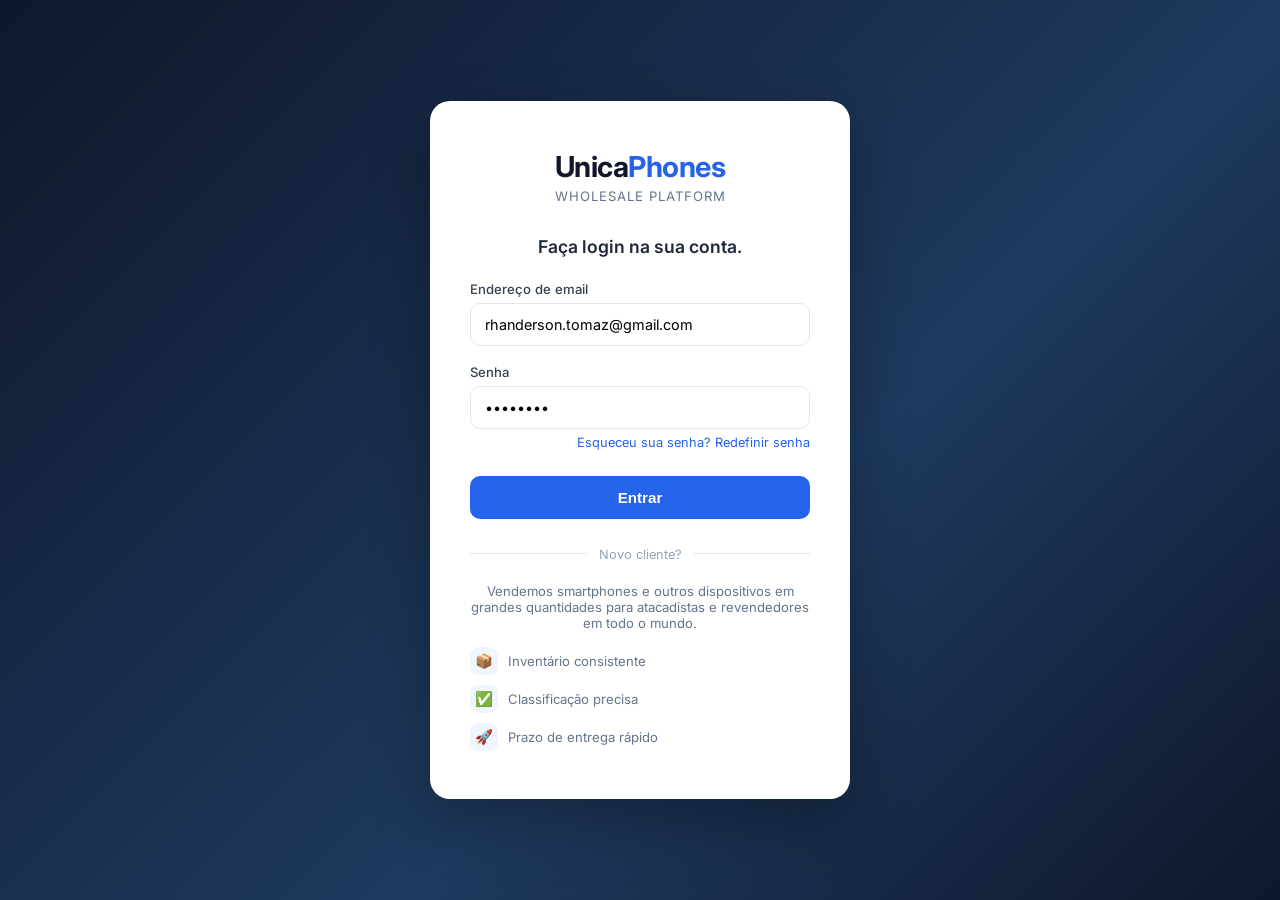
==== preview.html @ 77424e93 "Adicionar preview completo do sistema clone UnicaPhones https://claude.ai/code/session_014NR646UzQnt" ====
<!DOCTYPE html>
<html lang="pt-BR">
<head>
<meta charset="UTF-8"/>
<meta name="viewport" content="width=device-width, initial-scale=1.0"/>
<title>UnicaPhones — Preview</title>
<link href="https://fonts.googleapis.com/css2?family=Inter:wght@300;400;500;600;700&display=swap" rel="stylesheet"/>
<style>
*{margin:0;padding:0;box-sizing:border-box}
body{font-family:'Inter',sans-serif;background:#f4f6f9;color:#1a1a2e}

/* ======= TELAS ======= */
.screen{display:none;min-height:100vh}
.screen.active{display:flex}

/* ======= LOGIN ======= */
#loginScreen{background:linear-gradient(135deg,#0f172a 0%,#1e3a5f 60%,#0f172a 100%);align-items:center;justify-content:center;padding:20px}
.login-box{background:white;border-radius:20px;padding:48px 40px;width:100%;max-width:420px;box-shadow:0 24px 60px rgba(0,0,0,0.3)}
.login-logo{text-align:center;margin-bottom:32px}
.login-logo .logo-text{font-size:1.8rem;font-weight:700;color:#0f172a;letter-spacing:-0.5px}
.login-logo .logo-text span{color:#2563eb}
.login-logo p{font-size:0.82rem;color:#64748b;margin-top:4px;letter-spacing:1px;text-transform:uppercase}
.login-title{font-size:1.1rem;font-weight:600;color:#1e293b;margin-bottom:24px;text-align:center}
.form-group{margin-bottom:18px}
.form-group label{display:block;font-size:0.82rem;font-weight:500;color:#374151;margin-bottom:6px}
.form-group input{width:100%;padding:12px 14px;border:1.5px solid #e2e8f0;border-radius:10px;font-size:0.9rem;font-family:'Inter',sans-serif;outline:none;transition:border-color 0.2s}
.form-group input:focus{border-color:#2563eb}
.forgot-link{display:block;text-align:right;font-size:0.8rem;color:#2563eb;text-decoration:none;margin-top:6px;cursor:pointer}
.btn-login{width:100%;padding:13px;background:#2563eb;color:white;border:none;border-radius:10px;font-size:0.95rem;font-weight:600;cursor:pointer;margin-top:8px;transition:background 0.2s}
.btn-login:hover{background:#1d4ed8}
.login-divider{text-align:center;margin:24px 0 20px;position:relative}
.login-divider::before{content:'';position:absolute;top:50%;left:0;right:0;height:1px;background:#e2e8f0}
.login-divider span{background:white;padding:0 12px;font-size:0.8rem;color:#94a3b8;position:relative}
.login-features{display:flex;flex-direction:column;gap:10px}
.feature-item{display:flex;align-items:center;gap:10px;font-size:0.82rem;color:#64748b}
.feature-icon{width:28px;height:28px;background:#eff6ff;border-radius:8px;display:flex;align-items:center;justify-content:center;font-size:0.9rem;flex-shrink:0}
.new-customer{margin-top:20px;padding:16px;background:#f8fafc;border-radius:10px;border:1px solid #e2e8f0}
.new-customer p{font-size:0.78rem;color:#64748b;line-height:1.5}

/* ======= APP LAYOUT ======= */
#appScreen{flex-direction:column}
.app-header{background:#0f172a;color:white;padding:0 24px;height:60px;display:flex;align-items:center;justify-content:space-between;position:sticky;top:0;z-index:100}
.app-header .logo{font-size:1.2rem;font-weight:700;letter-spacing:-0.5px}
.app-header .logo span{color:#2563eb}
.app-nav{display:flex;gap:4px;margin-left:32px}
.nav-item{padding:6px 14px;border-radius:8px;font-size:0.82rem;color:#94a3b8;cursor:pointer;transition:all 0.2s;white-space:nowrap}
.nav-item:hover,.nav-item.active{background:#1e293b;color:white}
.header-right{display:flex;align-items:center;gap:16px}
.header-right .cart-badge{background:#2563eb;color:white;padding:6px 14px;border-radius:20px;font-size:0.8rem;font-weight:600;cursor:pointer;display:flex;align-items:center;gap:6px}
.header-right .user-info{font-size:0.8rem;color:#94a3b8}
.app-body{flex:1;display:flex}

/* ======= SIDEBAR ======= */
.sidebar{width:260px;background:white;border-right:1px solid #e2e8f0;padding:20px 16px;overflow-y:auto;flex-shrink:0}
.sidebar-section{margin-bottom:24px}
.sidebar-title{font-size:0.7rem;font-weight:600;color:#94a3b8;text-transform:uppercase;letter-spacing:0.8px;margin-bottom:10px}
.filter-group{margin-bottom:14px}
.filter-group label{display:block;font-size:0.8rem;font-weight:500;color:#374151;margin-bottom:6px}
.filter-group select,.filter-group input{width:100%;padding:8px 10px;border:1.5px solid #e2e8f0;border-radius:8px;font-size:0.82rem;font-family:'Inter',sans-serif;outline:none;background:white}
.filter-group select:focus,.filter-group input:focus{border-color:#2563eb}
.checkbox-list{display:flex;flex-direction:column;gap:6px}
.checkbox-item{display:flex;align-items:center;gap:8px;font-size:0.82rem;color:#374151;cursor:pointer}
.checkbox-item input{width:14px;height:14px;accent-color:#2563eb}
.btn-apply{width:100%;padding:9px;background:#2563eb;color:white;border:none;border-radius:8px;font-size:0.82rem;font-weight:600;cursor:pointer}
.btn-reset{width:100%;padding:9px;background:none;border:1.5px solid #e2e8f0;border-radius:8px;font-size:0.82rem;color:#64748b;cursor:pointer;margin-top:6px}

/* ======= MAIN CONTENT ======= */
.main-content{flex:1;padding:24px;overflow-y:auto}
.page-header{display:flex;align-items:center;justify-content:space-between;margin-bottom:20px}
.page-header h1{font-size:1.2rem;font-weight:700;color:#0f172a}
.page-header p{font-size:0.82rem;color:#64748b;margin-top:2px}
.view-toggle{display:flex;border:1.5px solid #e2e8f0;border-radius:8px;overflow:hidden}
.view-btn{padding:7px 12px;background:none;border:none;cursor:pointer;font-size:0.9rem;color:#94a3b8;transition:all 0.2s}
.view-btn.active{background:#2563eb;color:white}
.stats-bar{display:flex;gap:12px;margin-bottom:20px;flex-wrap:wrap}
.stat-card{background:white;border-radius:12px;padding:14px 18px;flex:1;min-width:140px;border:1px solid #e2e8f0}
.stat-card .stat-val{font-size:1.4rem;font-weight:700;color:#0f172a}
.stat-card .stat-label{font-size:0.75rem;color:#64748b;margin-top:2px}
.stat-card .stat-badge{display:inline-block;padding:2px 8px;border-radius:12px;font-size:0.7rem;font-weight:600;margin-top:4px}
.stat-badge.green{background:#dcfce7;color:#16a34a}
.stat-badge.blue{background:#dbeafe;color:#1d4ed8}
.stat-badge.orange{background:#ffedd5;color:#c2410c}

/* ======= TABELA ======= */
.table-wrapper{background:white;border-radius:16px;border:1px solid #e2e8f0;overflow:hidden}
.table-toolbar{padding:14px 20px;display:flex;align-items:center;justify-content:space-between;border-bottom:1px solid #f1f5f9;gap:12px;flex-wrap:wrap}
.search-input{padding:8px 12px 8px 36px;border:1.5px solid #e2e8f0;border-radius:8px;font-size:0.82rem;outline:none;width:220px;background:white url("data:image/svg+xml,%3Csvg xmlns='http://www.w3.org/2000/svg' width='14' height='14' viewBox='0 0 24 24' fill='none' stroke='%2394a3b8' stroke-width='2'%3E%3Ccircle cx='11' cy='11' r='8'/%3E%3Cpath d='m21 21-4.35-4.35'/%3E%3C/svg%3E") no-repeat 10px center}
.search-input:focus{border-color:#2563eb}
.table-actions{display:flex;gap:8px}
table{width:100%;border-collapse:collapse}
thead tr{background:#f8fafc}
th{padding:11px 16px;text-align:left;font-size:0.72rem;font-weight:600;color:#64748b;text-transform:uppercase;letter-spacing:0.5px;border-bottom:1px solid #e2e8f0}
td{padding:13px 16px;font-size:0.85rem;color:#374151;border-bottom:1px solid #f1f5f9}
tr:last-child td{border-bottom:none}
tr:hover td{background:#f8fafc}
.badge{display:inline-flex;align-items:center;padding:3px 10px;border-radius:20px;font-size:0.72rem;font-weight:600}
.badge-green{background:#dcfce7;color:#16a34a}
.badge-blue{background:#dbeafe;color:#1d4ed8}
.badge-orange{background:#ffedd5;color:#c2410c}
.badge-red{background:#fee2e2;color:#dc2626}
.badge-gray{background:#f1f5f9;color:#64748b}
.btn-add-table{padding:6px 14px;background:#2563eb;color:white;border:none;border-radius:7px;font-size:0.78rem;font-weight:600;cursor:pointer;white-space:nowrap}
.btn-add-table:hover{background:#1d4ed8}
.btn-add-table:disabled{background:#e2e8f0;color:#94a3b8;cursor:not-allowed}
.product-cell{display:flex;align-items:center;gap:10px}
.product-icon{width:36px;height:36px;background:linear-gradient(135deg,#eff6ff,#dbeafe);border-radius:8px;display:flex;align-items:center;justify-content:center;font-size:1.1rem;flex-shrink:0}
.product-name{font-weight:600;color:#0f172a;font-size:0.88rem}
.product-sku{font-size:0.72rem;color:#94a3b8}
.price{font-weight:700;color:#0f172a}
.pagination{padding:14px 20px;display:flex;align-items:center;justify-content:space-between;border-top:1px solid #f1f5f9}
.pagination span{font-size:0.8rem;color:#64748b}
.page-btns{display:flex;gap:4px}
.page-btn{width:30px;height:30px;border-radius:6px;border:1.5px solid #e2e8f0;background:white;font-size:0.8rem;cursor:pointer;display:flex;align-items:center;justify-content:center}
.page-btn.active{background:#2563eb;color:white;border-color:#2563eb}

/* ======= CARRINHO MODAL ======= */
.modal-overlay{position:fixed;inset:0;background:rgba(0,0,0,0.5);z-index:300;display:none;align-items:center;justify-content:center}
.modal-overlay.open{display:flex}
.cart-modal{background:white;border-radius:20px;width:100%;max-width:500px;max-height:85vh;display:flex;flex-direction:column;overflow:hidden;margin:20px}
.cart-header{padding:20px 24px;border-bottom:1px solid #f1f5f9;display:flex;align-items:center;justify-content:space-between}
.cart-header h2{font-size:1.1rem;font-weight:700}
.close-btn{background:none;border:none;font-size:1.2rem;cursor:pointer;color:#64748b;width:32px;height:32px;border-radius:8px;display:flex;align-items:center;justify-content:center}
.close-btn:hover{background:#f1f5f9}
.cart-items{flex:1;overflow-y:auto;padding:16px 24px}
.cart-item{display:flex;align-items:center;gap:12px;padding:12px 0;border-bottom:1px solid #f1f5f9}
.cart-item:last-child{border-bottom:none}
.cart-item-info{flex:1}
.cart-item-name{font-weight:600;font-size:0.9rem}
.cart-item-details{font-size:0.78rem;color:#64748b;margin-top:2px}
.cart-item-qty{display:flex;align-items:center;gap:8px}
.qty-btn{width:26px;height:26px;border-radius:6px;border:1.5px solid #e2e8f0;background:white;cursor:pointer;font-size:0.9rem;display:flex;align-items:center;justify-content:center}
.qty-val{font-weight:600;font-size:0.88rem;min-width:24px;text-align:center}
.cart-item-price{font-weight:700;font-size:0.9rem;color:#0f172a;min-width:80px;text-align:right}
.cart-footer{padding:16px 24px;border-top:1px solid #f1f5f9}
.cart-summary{margin-bottom:16px}
.cart-row{display:flex;justify-content:space-between;font-size:0.85rem;margin-bottom:6px;color:#64748b}
.cart-row.total{font-weight:700;font-size:1rem;color:#0f172a;margin-top:10px;padding-top:10px;border-top:1px solid #f1f5f9}
.btn-whatsapp{width:100%;padding:13px;background:#25d366;color:white;border:none;border-radius:10px;font-size:0.95rem;font-weight:700;cursor:pointer;display:flex;align-items:center;justify-content:center;gap:8px}
.btn-whatsapp:hover{background:#1ebe5a}
.empty-cart{text-align:center;padding:40px 0;color:#94a3b8}

/* ======= RESET SENHA ======= */
#resetScreen{background:linear-gradient(135deg,#0f172a 0%,#1e3a5f 60%,#0f172a 100%);align-items:center;justify-content:center;padding:20px}

/* ======= RESPONSIVO ======= */
@media(max-width:768px){
  .sidebar{display:none}
  .app-nav{display:none}
  .stats-bar .stat-card{min-width:120px}
  th:nth-child(4),td:nth-child(4),th:nth-child(5),td:nth-child(5){display:none}
}
</style>
</head>
<body>

<!-- ======================== LOGIN ======================== -->
<div id="loginScreen" class="screen active">
  <div class="login-box">
    <div class="login-logo">
      <div class="logo-text">Unica<span>Phones</span></div>
      <p>Wholesale Platform</p>
    </div>
    <p class="login-title">Faça login na sua conta.</p>
    <div class="form-group">
      <label>Endereço de email</label>
      <input type="email" id="emailInput" value="rhanderson.tomaz@gmail.com" placeholder="seu@email.com"/>
    </div>
    <div class="form-group">
      <label>Senha</label>
      <input type="password" id="passInput" value="senha123" placeholder="••••••••"/>
      <span class="forgot-link" onclick="goTo('resetScreen')">Esqueceu sua senha? Redefinir senha</span>
    </div>
    <button class="btn-login" onclick="doLogin()">Entrar</button>
    <div class="login-divider"><span>Novo cliente?</span></div>
    <p style="font-size:0.82rem;color:#64748b;text-align:center;margin-bottom:16px">Vendemos smartphones e outros dispositivos em grandes quantidades para atacadistas e revendedores em todo o mundo.</p>
    <div class="login-features">
      <div class="feature-item"><div class="feature-icon">📦</div><span>Inventário consistente</span></div>
      <div class="feature-item"><div class="feature-icon">✅</div><span>Classificação precisa</span></div>
      <div class="feature-item"><div class="feature-icon">🚀</div><span>Prazo de entrega rápido</span></div>
    </div>
  </div>
</div>

<!-- ======================== RESET SENHA ======================== -->
<div id="resetScreen" class="screen">
  <div class="login-box">
    <div class="login-logo">
      <div class="logo-text">Unica<span>Phones</span></div>
    </div>
    <p class="login-title">Redefinir senha</p>
    <p style="font-size:0.83rem;color:#64748b;margin-bottom:20px;text-align:center">Digite seu email e enviaremos um link para redefinir sua senha.</p>
    <div class="form-group">
      <label>Endereço de email</label>
      <input type="email" placeholder="seu@email.com"/>
    </div>
    <button class="btn-login" onclick="alert('Link enviado para seu email!')">Enviar link</button>
    <p style="text-align:center;margin-top:16px;font-size:0.82rem;color:#64748b">
      <span class="forgot-link" onclick="goTo('loginScreen')">← Voltar ao login</span>
    </p>
  </div>
</div>

<!-- ======================== APP ======================== -->
<div id="appScreen" class="screen">

  <!-- HEADER -->
  <header class="app-header">
    <div style="display:flex;align-items:center">
      <div class="logo">Unica<span>Phones</span></div>
      <nav class="app-nav">
        <div class="nav-item active" onclick="setNav(this,'stockPage')">Estoque</div>
        <div class="nav-item" onclick="setNav(this,'ordersPage')">Meus Pedidos</div>
        <div class="nav-item" onclick="setNav(this,'profilePage')">Conta</div>
      </nav>
    </div>
    <div class="header-right">
      <div class="cart-badge" onclick="openCart()">🛒 Carrinho <span id="cartCount">0</span></div>
      <div class="user-info">rhanderson.tomaz@gmail.com</div>
      <span style="color:#64748b;cursor:pointer;font-size:0.82rem" onclick="goTo('loginScreen')">Sair</span>
    </div>
  </header>

  <div class="app-body">

    <!-- SIDEBAR -->
    <aside class="sidebar">
      <div class="sidebar-section">
        <div class="sidebar-title">Filtros</div>
        <div class="filter-group">
          <label>Grupo de Depósito</label>
          <select onchange="filterProducts()">
            <option value="101">Grupo 101</option>
            <option value="102">Grupo 102</option>
            <option value="103">Grupo 103</option>
          </select>
        </div>
        <div class="filter-group">
          <label>Marca</label>
          <select id="brandFilter" onchange="filterProducts()">
            <option value="">Todas</option>
            <option>Apple</option>
            <option>Samsung</option>
            <option>Motorola</option>
            <option>Xiaomi</option>
            <option>OnePlus</option>
          </select>
        </div>
        <div class="filter-group">
          <label>Condição</label>
          <div class="checkbox-list">
            <label class="checkbox-item"><input type="checkbox" checked onchange="filterProducts()"> Novo</label>
            <label class="checkbox-item"><input type="checkbox" checked onchange="filterProducts()"> Seminovo A</label>
            <label class="checkbox-item"><input type="checkbox" onchange="filterProducts()"> Seminovo B</label>
            <label class="checkbox-item"><input type="checkbox" onchange="filterProducts()"> Recondicionado</label>
          </div>
        </div>
        <div class="filter-group">
          <label>Faixa de Preço (USD)</label>
          <input type="number" placeholder="Mín" style="margin-bottom:6px"/>
          <input type="number" placeholder="Máx"/>
        </div>
        <button class="btn-apply" onclick="filterProducts()">Aplicar Filtros</button>
        <button class="btn-reset" onclick="resetFilters()">Limpar</button>
      </div>
    </aside>

    <!-- PÁGINAS -->
    <main class="main-content">

      <!-- STOCK PAGE -->
      <div id="stockPage" class="page">
        <div class="page-header">
          <div>
            <h1>Estoque Disponível</h1>
            <p id="stockSubtitle">Grupo de Depósito 101 · Atualizado agora</p>
          </div>
          <div class="view-toggle">
            <button class="view-btn active" onclick="setView('table',this)">☰</button>
            <button class="view-btn" onclick="setView('grid',this)">⊞</button>
          </div>
        </div>

        <div class="stats-bar">
          <div class="stat-card">
            <div class="stat-val" id="totalModels">0</div>
            <div class="stat-label">Modelos disponíveis</div>
            <span class="stat-badge blue">Em estoque</span>
          </div>
          <div class="stat-card">
            <div class="stat-val" id="totalUnits">0</div>
            <div class="stat-label">Unidades totais</div>
            <span class="stat-badge green">Pronto p/ envio</span>
          </div>
          <div class="stat-card">
            <div class="stat-val" id="cartTotal">0</div>
            <div class="stat-label">Itens no carrinho</div>
            <span class="stat-badge orange">Selecionados</span>
          </div>
        </div>

        <div class="table-wrapper" id="tableView">
          <div class="table-toolbar">
            <input class="search-input" type="text" placeholder="Buscar modelo, marca..." oninput="searchProducts(this.value)"/>
            <div class="table-actions">
              <span style="font-size:0.8rem;color:#64748b" id="resultCount"></span>
            </div>
          </div>
          <table>
            <thead>
              <tr>
                <th>Produto</th>
                <th>Condição</th>
                <th>Armazenamento</th>
                <th>Cor</th>
                <th>Estoque</th>
                <th>Preço Unit.</th>
                <th>Qtd</th>
                <th>Ação</th>
              </tr>
            </thead>
            <tbody id="productTableBody"></tbody>
          </table>
          <div class="pagination">
            <span id="paginationInfo"></span>
            <div class="page-btns">
              <button class="page-btn active">1</button>
              <button class="page-btn">2</button>
              <button class="page-btn">3</button>
              <button class="page-btn">›</button>
            </div>
          </div>
        </div>

        <!-- GRID VIEW -->
        <div id="gridView" style="display:none">
          <div id="productGrid" style="display:grid;grid-template-columns:repeat(auto-fill,minmax(240px,1fr));gap:16px"></div>
        </div>
      </div>

      <!-- ORDERS PAGE -->
      <div id="ordersPage" class="page" style="display:none">
        <div class="page-header"><div><h1>Meus Pedidos</h1><p>Histórico de compras</p></div></div>
        <div class="table-wrapper">
          <table>
            <thead><tr><th>Pedido</th><th>Data</th><th>Itens</th><th>Total</th><th>Status</th></tr></thead>
            <tbody>
              <tr><td>#ORD-2024-001</td><td>02/05/2025</td><td>15 unidades</td><td>USD 4.200</td><td><span class="badge badge-green">Entregue</span></td></tr>
              <tr><td>#ORD-2024-002</td><td>28/04/2025</td><td>8 unidades</td><td>USD 2.100</td><td><span class="badge badge-blue">Em trânsito</span></td></tr>
              <tr><td>#ORD-2024-003</td><td>20/04/2025</td><td>22 unidades</td><td>USD 7.800</td><td><span class="badge badge-orange">Processando</span></td></tr>
            </tbody>
          </table>
        </div>
      </div>

      <!-- PROFILE PAGE -->
      <div id="profilePage" class="page" style="display:none">
        <div class="page-header"><div><h1>Minha Conta</h1><p>Informações do perfil</p></div></div>
        <div style="background:white;border-radius:16px;border:1px solid #e2e8f0;padding:28px;max-width:480px">
          <div class="form-group"><label>Nome completo</label><input type="text" value="Rhanderson Tomaz"/></div>
          <div class="form-group"><label>Email</label><input type="email" value="rhanderson.tomaz@gmail.com"/></div>
          <div class="form-group"><label>Empresa</label><input type="text" value="Minha Empresa Ltda"/></div>
          <div class="form-group"><label>WhatsApp</label><input type="text" value="+55 83 98613-0800"/></div>
          <button class="btn-login" style="max-width:180px">Salvar alterações</button>
        </div>
      </div>

    </main>
  </div>
</div>

<!-- ======================== CARRINHO MODAL ======================== -->
<div class="modal-overlay" id="cartModal">
  <div class="cart-modal">
    <div class="cart-header">
      <h2>🛒 Carrinho de Pedido</h2>
      <button class="close-btn" onclick="closeCart()">✕</button>
    </div>
    <div class="cart-items" id="cartItems">
      <div class="empty-cart">Seu carrinho está vazio</div>
    </div>
    <div class="cart-footer">
      <div class="cart-summary" id="cartSummary"></div>
      <button class="btn-whatsapp" onclick="sendWhatsApp()">
        <svg width="18" height="18" viewBox="0 0 24 24" fill="currentColor"><path d="M17.472 14.382c-.297-.149-1.758-.867-2.03-.967-.273-.099-.471-.148-.67.15-.197.297-.767.966-.94 1.164-.173.199-.347.223-.644.075-.297-.15-1.255-.463-2.39-1.475-.883-.788-1.48-1.761-1.653-2.059-.173-.297-.018-.458.13-.606.134-.133.298-.347.446-.52.149-.174.198-.298.298-.497.099-.198.05-.371-.025-.52-.075-.149-.669-1.612-.916-2.207-.242-.579-.487-.5-.669-.51-.173-.008-.371-.01-.57-.01-.198 0-.52.074-.792.372-.272.297-1.04 1.016-1.04 2.479 0 1.462 1.065 2.875 1.213 3.074.149.198 2.096 3.2 5.077 4.487.709.306 1.262.489 1.694.625.712.227 1.36.195 1.871.118.571-.085 1.758-.719 2.006-1.413.248-.694.248-1.289.173-1.413-.074-.124-.272-.198-.57-.347m-5.421 7.403h-.004a9.87 9.87 0 01-5.031-1.378l-.361-.214-3.741.982.998-3.648-.235-.374a9.86 9.86 0 01-1.51-5.26c.001-5.45 4.436-9.884 9.888-9.884 2.64 0 5.122 1.03 6.988 2.898a9.825 9.825 0 012.893 6.994c-.003 5.45-4.437 9.884-9.885 9.884m8.413-18.297A11.815 11.815 0 0012.05 0C5.495 0 .16 5.335.157 11.892c0 2.096.547 4.142 1.588 5.945L.057 24l6.305-1.654a11.882 11.882 0 005.683 1.448h.005c6.554 0 11.89-5.335 11.893-11.893a11.821 11.821 0 00-3.48-8.413z"/></svg>
        Enviar pedido pelo WhatsApp
      </button>
    </div>
  </div>
</div>

<script>
// ======= DADOS =======
const WHATSAPP = '5583986130800';

const PRODUCTS = [
  {id:1,brand:'Apple',name:'iPhone 15 Pro Max',storage:'256GB',color:'Titânio Natural',condition:'Novo',stock:24,price:820,sku:'IPH-15PM-256-TN'},
  {id:2,brand:'Apple',name:'iPhone 15 Pro',storage:'128GB',color:'Titânio Preto',condition:'Novo',stock:18,price:720,sku:'IPH-15P-128-TB'},
  {id:3,brand:'Apple',name:'iPhone 14',storage:'128GB',color:'Meia-noite',condition:'Seminovo A',stock:35,price:480,sku:'IPH-14-128-MN'},
  {id:4,brand:'Apple',name:'iPhone 13',storage:'128GB',color:'Vermelho',condition:'Seminovo A',stock:42,price:360,sku:'IPH-13-128-VR'},
  {id:5,brand:'Samsung',name:'Galaxy S24 Ultra',storage:'512GB',color:'Titânio Preto',condition:'Novo',stock:12,price:890,sku:'SAM-S24U-512-TP'},
  {id:6,brand:'Samsung',name:'Galaxy S24+',storage:'256GB',color:'Violeta',condition:'Novo',stock:20,price:650,sku:'SAM-S24P-256-VI'},
  {id:7,brand:'Samsung',name:'Galaxy A55',storage:'256GB',color:'Azul Marinho',condition:'Novo',stock:60,price:280,sku:'SAM-A55-256-AM'},
  {id:8,brand:'Samsung',name:'Galaxy S23',storage:'128GB',color:'Creme',condition:'Seminovo A',stock:28,price:420,sku:'SAM-S23-128-CR'},
  {id:9,brand:'Motorola',name:'Edge 50 Pro',storage:'256GB',color:'Preto',condition:'Novo',stock:45,price:320,sku:'MOT-E50P-256-PT'},
  {id:10,brand:'Motorola',name:'Moto G85',storage:'128GB',color:'Grafite',condition:'Novo',stock:80,price:180,sku:'MOT-G85-128-GF'},
  {id:11,brand:'Xiaomi',name:'14 Ultra',storage:'512GB',color:'Branco',condition:'Novo',stock:8,price:780,sku:'XIA-14U-512-BR'},
  {id:12,brand:'Xiaomi',name:'Redmi Note 13 Pro',storage:'256GB',color:'Roxo',condition:'Novo',stock:55,price:220,sku:'XIA-RN13P-256-RX'},
  {id:13,brand:'OnePlus',name:'12 Pro',storage:'256GB',color:'Verde Esmeralda',condition:'Novo',stock:15,price:580,sku:'ONE-12P-256-VE'},
  {id:14,brand:'Apple',name:'iPhone 12',storage:'64GB',color:'Azul',condition:'Recondicionado',stock:0,price:240,sku:'IPH-12-64-AZ'},
  {id:15,brand:'Samsung',name:'Galaxy Z Fold 5',storage:'256GB',color:'Creme',condition:'Novo',stock:5,price:1200,sku:'SAM-ZF5-256-CR'},
];

let cart = {};
let filtered = [...PRODUCTS];

// ======= NAVEGAÇÃO =======
function goTo(screenId){
  document.querySelectorAll('.screen').forEach(s=>s.classList.remove('active'));
  document.getElementById(screenId).classList.add('active');
}

function doLogin(){
  goTo('appScreen');
  renderTable(PRODUCTS);
  updateStats();
}

function setNav(el, pageId){
  document.querySelectorAll('.nav-item').forEach(n=>n.classList.remove('active'));
  el.classList.add('active');
  document.querySelectorAll('.page').forEach(p=>p.style.display='none');
  document.getElementById(pageId).style.display='block';
}

// ======= PRODUTOS =======
function renderTable(products){
  const tbody = document.getElementById('productTableBody');
  filtered = products;
  document.getElementById('resultCount').textContent = `${products.length} modelo(s)`;
  document.getElementById('paginationInfo').textContent = `Mostrando ${Math.min(products.length,15)} de ${products.length} resultados`;

  if(!products.length){
    tbody.innerHTML='<tr><td colspan="8" style="text-align:center;padding:40px;color:#94a3b8">Nenhum produto encontrado</td></tr>';
    return;
  }

  tbody.innerHTML = products.map(p=>{
    const condClass = p.condition==='Novo'?'badge-green':p.condition.includes('A')?'badge-blue':p.condition.includes('B')?'badge-orange':'badge-gray';
    const stockClass = p.stock===0?'badge-red':p.stock<=10?'badge-orange':'badge-green';
    const stockTxt = p.stock===0?'Esgotado':p.stock<=10?`${p.stock} un.`:`${p.stock} un.`;
    const qtdInCart = cart[p.id]?.qty||0;
    return `
    <tr>
      <td><div class="product-cell">
        <div class="product-icon">📱</div>
        <div><div class="product-name">${p.name}</div><div class="product-sku">${p.sku}</div></div>
      </div></td>
      <td><span class="badge ${condClass}">${p.condition}</span></td>
      <td>${p.storage}</td>
      <td>${p.color}</td>
      <td><span class="badge ${stockClass}">${stockTxt}</span></td>
      <td class="price">USD ${p.price.toLocaleString()}</td>
      <td><input type="number" value="${qtdInCart||1}" min="1" max="${p.stock}" id="qty_${p.id}"
        style="width:60px;padding:5px 8px;border:1.5px solid #e2e8f0;border-radius:7px;font-size:0.82rem;text-align:center"
        ${p.stock===0?'disabled':''}></td>
      <td><button class="btn-add-table" ${p.stock===0?'disabled':''} onclick="addToCart(${p.id})">
        ${p.stock===0?'Esgotado':'+ Pedido'}</button></td>
    </tr>`;
  }).join('');
}

function renderGrid(products){
  const grid = document.getElementById('productGrid');
  grid.innerHTML = products.map(p=>{
    const stockClass = p.stock===0?'badge-red':p.stock<=10?'badge-orange':'badge-green';
    return `
    <div style="background:white;border-radius:14px;padding:18px;border:1px solid #e2e8f0;display:flex;flex-direction:column;gap:8px">
      <div style="font-size:2rem;text-align:center;padding:12px 0">📱</div>
      <span class="badge badge-blue" style="width:fit-content;font-size:0.68rem">${p.brand}</span>
      <div style="font-weight:700;font-size:0.9rem">${p.name}</div>
      <div style="font-size:0.78rem;color:#64748b">${p.storage} · ${p.color}</div>
      <span class="badge ${stockClass}" style="width:fit-content">${p.stock===0?'Esgotado':p.stock+' un.'}</span>
      <div style="font-weight:700;font-size:1.05rem;color:#0f172a">USD ${p.price.toLocaleString()}</div>
      <input type="number" value="1" min="1" max="${p.stock}" id="gqty_${p.id}"
        style="padding:7px;border:1.5px solid #e2e8f0;border-radius:7px;font-size:0.85rem;text-align:center" ${p.stock===0?'disabled':''}>
      <button class="btn-add-table" style="width:100%;padding:9px" ${p.stock===0?'disabled':''} onclick="addToCartGrid(${p.id})">
        ${p.stock===0?'Esgotado':'+ Adicionar ao pedido'}</button>
    </div>`;
  }).join('');
}

function updateStats(){
  const totalUnits = PRODUCTS.reduce((s,p)=>s+p.stock,0);
  document.getElementById('totalModels').textContent = PRODUCTS.filter(p=>p.stock>0).length;
  document.getElementById('totalUnits').textContent = totalUnits.toLocaleString();
  updateCartStats();
}

function setView(v, btn){
  document.querySelectorAll('.view-btn').forEach(b=>b.classList.remove('active'));
  btn.classList.add('active');
  if(v==='table'){
    document.getElementById('tableView').style.display='block';
    document.getElementById('gridView').style.display='none';
  } else {
    document.getElementById('tableView').style.display='none';
    document.getElementById('gridView').style.display='block';
    renderGrid(filtered);
  }
}

function filterProducts(){
  const brand = document.getElementById('brandFilter').value;
  const result = PRODUCTS.filter(p=> !brand || p.brand===brand);
  renderTable(result);
}

function resetFilters(){
  document.getElementById('brandFilter').value='';
  renderTable(PRODUCTS);
}

function searchProducts(q){
  const lower = q.toLowerCase();
  const result = PRODUCTS.filter(p=>
    p.name.toLowerCase().includes(lower)||
    p.brand.toLowerCase().includes(lower)||
    p.sku.toLowerCase().includes(lower)||
    p.color.toLowerCase().includes(lower)
  );
  renderTable(result);
}

// ======= CARRINHO =======
function addToCart(id){
  const qty = parseInt(document.getElementById(`qty_${id}`).value)||1;
  const p = PRODUCTS.find(x=>x.id===id);
  if(!p||p.stock===0) return;
  cart[id] = {product:p, qty: (cart[id]?.qty||0)+qty};
  updateCartStats();
  flashBtn(id);
}

function addToCartGrid(id){
  const qty = parseInt(document.getElementById(`gqty_${id}`).value)||1;
  const p = PRODUCTS.find(x=>x.id===id);
  if(!p||p.stock===0) return;
  cart[id] = {product:p, qty: (cart[id]?.qty||0)+qty};
  updateCartStats();
}

function flashBtn(id){
  const btns = document.querySelectorAll('.btn-add-table');
  // flash handled by table re-render
}

function updateCartStats(){
  const total = Object.values(cart).reduce((s,i)=>s+i.qty,0);
  document.getElementById('cartCount').textContent = total;
  document.getElementById('cartTotal').textContent = total;
}

function openCart(){
  document.getElementById('cartModal').classList.add('open');
  renderCart();
}

function closeCart(){
  document.getElementById('cartModal').classList.remove('open');
}

function renderCart(){
  const items = Object.values(cart);
  const container = document.getElementById('cartItems');
  const summary = document.getElementById('cartSummary');

  if(!items.length){
    container.innerHTML='<div class="empty-cart">Seu carrinho está vazio</div>';
    summary.innerHTML='';
    return;
  }

  container.innerHTML = items.map(item=>`
    <div class="cart-item">
      <div style="font-size:1.4rem">📱</div>
      <div class="cart-item-info">
        <div class="cart-item-name">${item.product.name}</div>
        <div class="cart-item-details">${item.product.storage} · ${item.product.color} · ${item.product.condition}</div>
      </div>
      <div class="cart-item-qty">
        <button class="qty-btn" onclick="changeQty(${item.product.id},-1)">−</button>
        <span class="qty-val">${item.qty}</span>
        <button class="qty-btn" onclick="changeQty(${item.product.id},1)">+</button>
      </div>
      <div class="cart-item-price">USD ${(item.product.price*item.qty).toLocaleString()}</div>
    </div>
  `).join('');

  const subtotal = items.reduce((s,i)=>s+i.product.price*i.qty,0);
  const totalQty = items.reduce((s,i)=>s+i.qty,0);
  summary.innerHTML=`
    <div class="cart-row"><span>Subtotal (${totalQty} unidades)</span><span>USD ${subtotal.toLocaleString()}</span></div>
    <div class="cart-row"><span>Frete</span><span>A calcular</span></div>
    <div class="cart-row total"><span>Total estimado</span><span>USD ${subtotal.toLocaleString()}</span></div>
  `;
}

function changeQty(id, delta){
  if(!cart[id]) return;
  cart[id].qty = Math.max(1, cart[id].qty + delta);
  updateCartStats();
  renderCart();
}

function sendWhatsApp(){
  const items = Object.values(cart);
  if(!items.length) return;
  let msg = '🛒 *Pedido UnicaPhones*\n\n';
  items.forEach(i=>{
    msg += `• *${i.product.name}* (${i.product.storage} · ${i.product.color} · ${i.product.condition})\n`;
    msg += `  Qtd: ${i.qty} · USD ${(i.product.price*i.qty).toLocaleString()}\n\n`;
  });
  const total = items.reduce((s,i)=>s+i.product.price*i.qty,0);
  msg += `💰 *Total: USD ${total.toLocaleString()}*\n📦 Aguardo confirmação e dados de envio.`;
  window.open(`https://wa.me/${WHATSAPP}?text=${encodeURIComponent(msg)}`, '_blank');
}

// Fechar modal clicando fora
document.getElementById('cartModal').addEventListener('click', function(e){ if(e.target===this) closeCart(); });

// Init
renderTable(PRODUCTS);
updateStats();
</script>
</body>
</html>
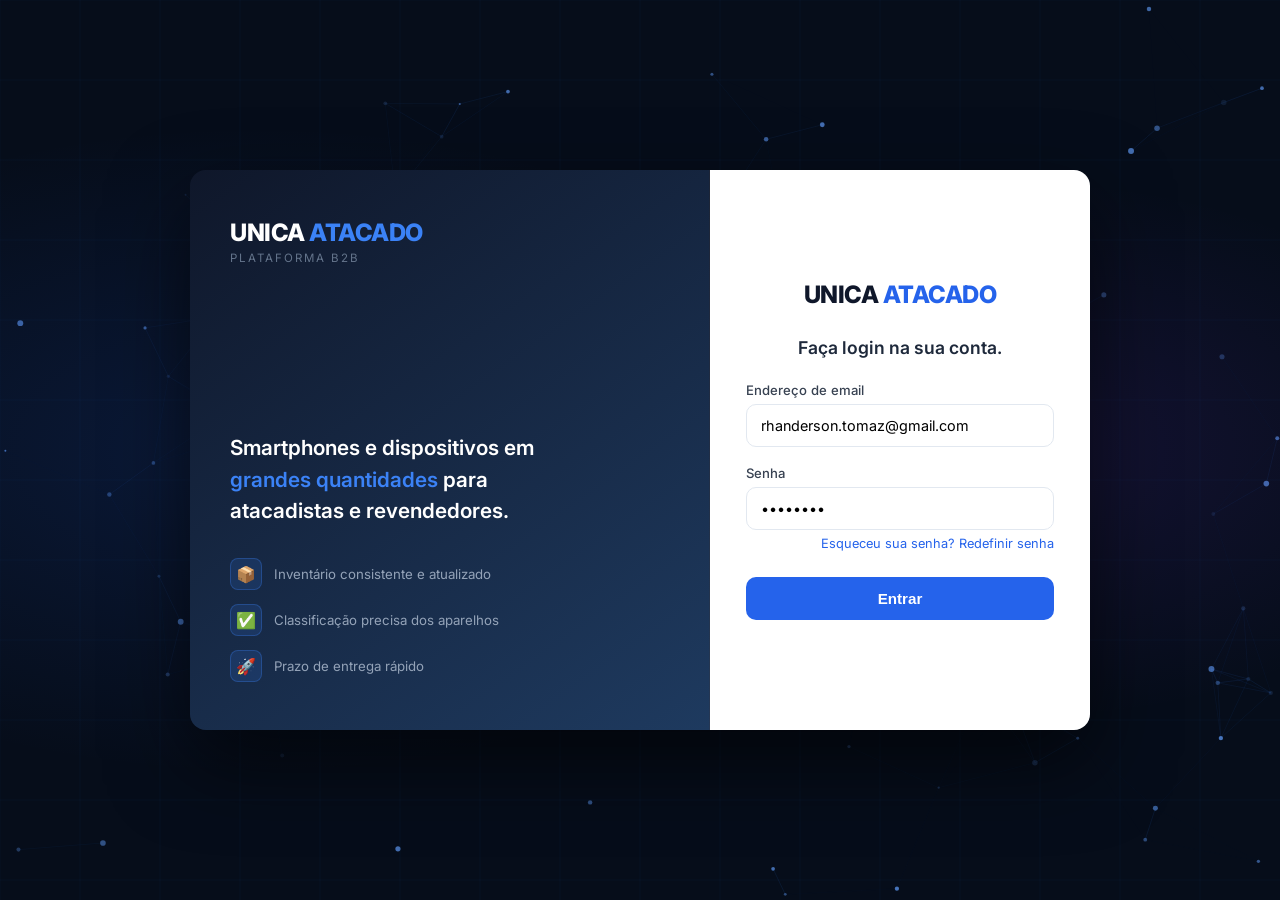
==== commit 67510891: "Redesign login: fundo tecnológico, layout split, nome UNICA ATACADO https://claude.ai/code/session_0" ====
--- a/preview.html
+++ b/preview.html
@@ -3,7 +3,7 @@
 <head>
 <meta charset="UTF-8"/>
 <meta name="viewport" content="width=device-width, initial-scale=1.0"/>
-<title>UnicaPhones — Preview</title>
+<title>Unica Atacado</title>
 <link href="https://fonts.googleapis.com/css2?family=Inter:wght@300;400;500;600;700&display=swap" rel="stylesheet"/>
 <style>
 *{margin:0;padding:0;box-sizing:border-box}
@@ -14,12 +14,66 @@
 .screen.active{display:flex}
 
 /* ======= LOGIN ======= */
-#loginScreen{background:linear-gradient(135deg,#0f172a 0%,#1e3a5f 60%,#0f172a 100%);align-items:center;justify-content:center;padding:20px}
-.login-box{background:white;border-radius:20px;padding:48px 40px;width:100%;max-width:420px;box-shadow:0 24px 60px rgba(0,0,0,0.3)}
-.login-logo{text-align:center;margin-bottom:32px}
-.login-logo .logo-text{font-size:1.8rem;font-weight:700;color:#0f172a;letter-spacing:-0.5px}
+#loginScreen{
+  position:relative;
+  align-items:center;
+  justify-content:center;
+  padding:20px;
+  background:#060d1a;
+  overflow:hidden;
+}
+#loginScreen canvas{position:absolute;inset:0;z-index:0}
+#loginScreen::before{
+  content:'';
+  position:absolute;
+  inset:0;
+  background:
+    radial-gradient(ellipse 80% 60% at 20% 50%, rgba(37,99,235,0.15) 0%, transparent 60%),
+    radial-gradient(ellipse 60% 50% at 80% 50%, rgba(124,58,237,0.12) 0%, transparent 60%);
+  z-index:1;
+}
+.login-split{
+  position:relative;
+  z-index:2;
+  display:flex;
+  width:100%;
+  max-width:900px;
+  min-height:560px;
+  border-radius:16px;
+  overflow:hidden;
+  box-shadow:0 32px 80px rgba(0,0,0,0.6);
+}
+.login-left{
+  flex:1;
+  background:linear-gradient(145deg,#0f172a,#1e3a5f);
+  padding:48px 40px;
+  display:flex;
+  flex-direction:column;
+  justify-content:space-between;
+  border-right:1px solid rgba(255,255,255,0.06);
+}
+.login-left-brand{font-size:1.5rem;font-weight:800;color:white;letter-spacing:-0.5px}
+.login-left-brand span{color:#3b82f6}
+.login-left-tag{font-size:0.72rem;color:#64748b;letter-spacing:2px;text-transform:uppercase;margin-top:4px}
+.login-left-desc{font-size:1.3rem;font-weight:600;color:white;line-height:1.5;margin-top:auto;margin-bottom:32px}
+.login-left-desc span{color:#3b82f6}
+.login-left-features{display:flex;flex-direction:column;gap:14px}
+.lf-item{display:flex;align-items:center;gap:12px;font-size:0.83rem;color:#94a3b8}
+.lf-icon{width:32px;height:32px;border-radius:8px;background:rgba(59,130,246,0.15);border:1px solid rgba(59,130,246,0.3);display:flex;align-items:center;justify-content:center;font-size:1rem;flex-shrink:0}
+.login-box{
+  width:380px;
+  flex-shrink:0;
+  background:#ffffff;
+  border-radius:0;
+  padding:44px 36px;
+  display:flex;
+  flex-direction:column;
+  justify-content:center;
+}
+.login-logo{text-align:center;margin-bottom:28px}
+.login-logo .logo-text{font-size:1.5rem;font-weight:800;color:#0f172a;letter-spacing:-0.5px}
 .login-logo .logo-text span{color:#2563eb}
-.login-logo p{font-size:0.82rem;color:#64748b;margin-top:4px;letter-spacing:1px;text-transform:uppercase}
+.login-logo p{display:none}
 .login-title{font-size:1.1rem;font-weight:600;color:#1e293b;margin-bottom:24px;text-align:center}
 .form-group{margin-bottom:18px}
 .form-group label{display:block;font-size:0.82rem;font-weight:500;color:#374151;margin-bottom:6px}
@@ -155,37 +209,48 @@
 
 <!-- ======================== LOGIN ======================== -->
 <div id="loginScreen" class="screen active">
-  <div class="login-box">
-    <div class="login-logo">
-      <div class="logo-text">Unica<span>Phones</span></div>
-      <p>Wholesale Platform</p>
-    </div>
-    <p class="login-title">Faça login na sua conta.</p>
-    <div class="form-group">
-      <label>Endereço de email</label>
-      <input type="email" id="emailInput" value="rhanderson.tomaz@gmail.com" placeholder="seu@email.com"/>
-    </div>
-    <div class="form-group">
-      <label>Senha</label>
-      <input type="password" id="passInput" value="senha123" placeholder="••••••••"/>
-      <span class="forgot-link" onclick="goTo('resetScreen')">Esqueceu sua senha? Redefinir senha</span>
-    </div>
-    <button class="btn-login" onclick="doLogin()">Entrar</button>
-    <div class="login-divider"><span>Novo cliente?</span></div>
-    <p style="font-size:0.82rem;color:#64748b;text-align:center;margin-bottom:16px">Vendemos smartphones e outros dispositivos em grandes quantidades para atacadistas e revendedores em todo o mundo.</p>
-    <div class="login-features">
-      <div class="feature-item"><div class="feature-icon">📦</div><span>Inventário consistente</span></div>
-      <div class="feature-item"><div class="feature-icon">✅</div><span>Classificação precisa</span></div>
-      <div class="feature-item"><div class="feature-icon">🚀</div><span>Prazo de entrega rápido</span></div>
+  <canvas id="bgCanvas"></canvas>
+  <div class="login-split">
+    <!-- LADO ESQUERDO -->
+    <div class="login-left">
+      <div>
+        <div class="login-left-brand">UNICA <span>ATACADO</span></div>
+        <div class="login-left-tag">Plataforma B2B</div>
+      </div>
+      <div class="login-left-desc">
+        Smartphones e dispositivos em<br/><span>grandes quantidades</span> para<br/>atacadistas e revendedores.
+      </div>
+      <div class="login-left-features">
+        <div class="lf-item"><div class="lf-icon">📦</div><span>Inventário consistente e atualizado</span></div>
+        <div class="lf-item"><div class="lf-icon">✅</div><span>Classificação precisa dos aparelhos</span></div>
+        <div class="lf-item"><div class="lf-icon">🚀</div><span>Prazo de entrega rápido</span></div>
+      </div>
+    </div>
+    <!-- LADO DIREITO (FORM) -->
+    <div class="login-box">
+      <div class="login-logo">
+        <div class="logo-text">UNICA <span>ATACADO</span></div>
+      </div>
+      <p class="login-title">Faça login na sua conta.</p>
+      <div class="form-group">
+        <label>Endereço de email</label>
+        <input type="email" id="emailInput" value="rhanderson.tomaz@gmail.com" placeholder="seu@email.com"/>
+      </div>
+      <div class="form-group">
+        <label>Senha</label>
+        <input type="password" id="passInput" value="senha123" placeholder="••••••••"/>
+        <span class="forgot-link" onclick="goTo('resetScreen')">Esqueceu sua senha? Redefinir senha</span>
+      </div>
+      <button class="btn-login" onclick="doLogin()">Entrar</button>
     </div>
   </div>
 </div>
 
 <!-- ======================== RESET SENHA ======================== -->
 <div id="resetScreen" class="screen">
-  <div class="login-box">
+  <div class="login-box" style="border-radius:16px;max-width:400px;box-shadow:0 24px 60px rgba(0,0,0,0.3)">
     <div class="login-logo">
-      <div class="logo-text">Unica<span>Phones</span></div>
+      <div class="logo-text">UNICA <span>ATACADO</span></div>
     </div>
     <p class="login-title">Redefinir senha</p>
     <p style="font-size:0.83rem;color:#64748b;margin-bottom:20px;text-align:center">Digite seu email e enviaremos um link para redefinir sua senha.</p>
@@ -206,7 +271,7 @@
   <!-- HEADER -->
   <header class="app-header">
     <div style="display:flex;align-items:center">
-      <div class="logo">Unica<span>Phones</span></div>
+      <div class="logo">UNICA <span>ATACADO</span></div>
       <nav class="app-nav">
         <div class="nav-item active" onclick="setNav(this,'stockPage')">Estoque</div>
         <div class="nav-item" onclick="setNav(this,'ordersPage')">Meus Pedidos</div>
@@ -631,6 +696,97 @@
 // Init
 renderTable(PRODUCTS);
 updateStats();
+
+// ======= CANVAS FUNDO TECNOLÓGICO =======
+(function(){
+  const canvas = document.getElementById('bgCanvas');
+  if(!canvas) return;
+  const ctx = canvas.getContext('2d');
+  let W, H, nodes=[], animId;
+
+  function resize(){
+    W = canvas.width = window.innerWidth;
+    H = canvas.height = window.innerHeight;
+  }
+
+  function initNodes(){
+    nodes = [];
+    const count = Math.floor((W * H) / 14000);
+    for(let i=0;i<count;i++){
+      nodes.push({
+        x: Math.random()*W, y: Math.random()*H,
+        vx:(Math.random()-0.5)*0.4, vy:(Math.random()-0.5)*0.4,
+        r: Math.random()*2+1,
+        pulse: Math.random()*Math.PI*2
+      });
+    }
+  }
+
+  function draw(){
+    ctx.clearRect(0,0,W,H);
+    const t = Date.now()*0.001;
+
+    // linhas entre nós próximos
+    for(let i=0;i<nodes.length;i++){
+      for(let j=i+1;j<nodes.length;j++){
+        const dx=nodes[i].x-nodes[j].x, dy=nodes[i].y-nodes[j].y;
+        const dist=Math.sqrt(dx*dx+dy*dy);
+        if(dist<130){
+          ctx.beginPath();
+          ctx.moveTo(nodes[i].x,nodes[i].y);
+          ctx.lineTo(nodes[j].x,nodes[j].y);
+          ctx.strokeStyle=`rgba(59,130,246,${(1-dist/130)*0.18})`;
+          ctx.lineWidth=0.7;
+          ctx.stroke();
+        }
+      }
+    }
+
+    // nós
+    nodes.forEach(n=>{
+      n.pulse += 0.02;
+      const alpha = 0.4 + Math.sin(n.pulse)*0.3;
+      ctx.beginPath();
+      ctx.arc(n.x,n.y,n.r,0,Math.PI*2);
+      ctx.fillStyle=`rgba(99,160,255,${alpha})`;
+      ctx.fill();
+
+      // mover
+      n.x+=n.vx; n.y+=n.vy;
+      if(n.x<0||n.x>W) n.vx*=-1;
+      if(n.y<0||n.y>H) n.vy*=-1;
+    });
+
+    // linhas de grade leve
+    ctx.strokeStyle='rgba(30,58,95,0.25)';
+    ctx.lineWidth=0.5;
+    for(let x=0;x<W;x+=80){
+      ctx.beginPath();ctx.moveTo(x,0);ctx.lineTo(x,H);ctx.stroke();
+    }
+    for(let y=0;y<H;y+=80){
+      ctx.beginPath();ctx.moveTo(0,y);ctx.lineTo(W,y);ctx.stroke();
+    }
+
+    animId = requestAnimationFrame(draw);
+  }
+
+  function start(){
+    resize(); initNodes(); draw();
+  }
+
+  function stop(){
+    cancelAnimationFrame(animId);
+  }
+
+  // observa quando a tela de login está ativa
+  const observer = new MutationObserver(()=>{
+    const login = document.getElementById('loginScreen');
+    if(login && login.classList.contains('active')) start(); else stop();
+  });
+  document.querySelectorAll('.screen').forEach(s=>observer.observe(s,{attributes:true,attributeFilter:['class']}));
+  window.addEventListener('resize',()=>{ resize(); initNodes(); });
+  start();
+})();
 </script>
 </body>
 </html>
